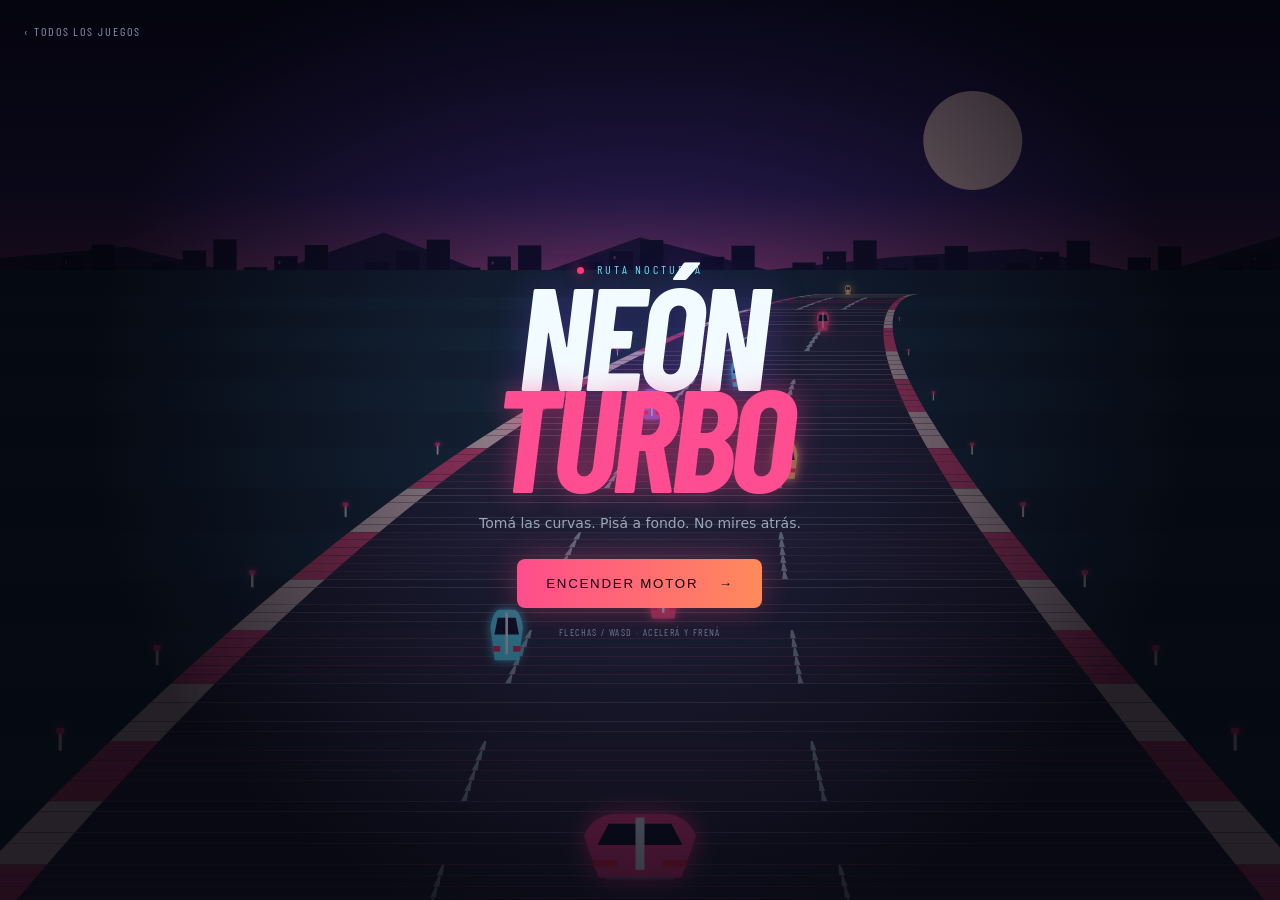
==== turbo/index.html @ 8dff4ca5 "autos" ====
<!doctype html>
<html lang="es">
  <head>
    <meta charset="UTF-8" />
    <meta name="viewport" content="width=device-width, initial-scale=1, viewport-fit=cover, user-scalable=no" />
    <meta name="theme-color" content="#090719" />
    <title>Neón Turbo</title>
    <link rel="manifest" href="../manifest.webmanifest" />
    <link rel="icon" href="../icon.svg" type="image/svg+xml" />
    <link rel="stylesheet" href="./turbo.css" />
  </head>
  <body>
    <main id="app">
      <canvas id="game" aria-label="Juego de carreras Neón Turbo"></canvas>
      <header class="hud" id="hud">
        <a href="../index.html" class="round" aria-label="Volver al arcade">‹</a>
        <div class="stat"><small>VELOCIDAD</small><strong><span id="speed">0</span></strong><b>KM/H</b></div>
        <div class="stat distance"><small>DISTANCIA</small><strong><span id="distance">0.0</span></strong><b>KM</b></div>
        <button class="round pause" id="pause" aria-label="Pausar">Ⅱ</button>
      </header>

      <section class="screen visible" id="menu">
        <a href="../index.html" class="back">‹ TODOS LOS JUEGOS</a>
        <div class="kicker"><i></i> RUTA NOCTURNA</div>
        <h1>NEÓN<br /><em>TURBO</em></h1>
        <p>Tomá las curvas. Pisá a fondo. No mires atrás.</p>
        <button class="main" id="start">ENCENDER MOTOR <span>→</span></button>
        <small class="hint">FLECHAS / WASD · ACELERÁ Y FRENÁ</small>
      </section>

      <section class="screen result" id="message">
        <div class="kicker"><i></i> <span id="resultKicker">FIN DEL VIAJE</span></div>
        <h2 id="resultTitle">Fuera de pista</h2>
        <p id="resultText"></p>
        <button class="main" id="retry">VOLVER A CORRER</button>
        <button class="plain" id="resume">CONTINUAR</button>
        <a class="plain link" href="../index.html">VOLVER AL ARCADE</a>
      </section>

      <div class="touch" id="touch">
        <div class="steering">
          <button data-control="left" aria-label="Doblar a la izquierda">‹</button>
          <button data-control="right" aria-label="Doblar a la derecha">›</button>
        </div>
        <div class="pedals">
          <button class="brake" data-control="brake"><span>FRENO</span></button>
          <button class="gas" data-control="gas"><span>ACELERAR</span></button>
        </div>
      </div>
    </main>
    <script src="./turbo.js"></script>
  </body>
</html>
---- turbo/turbo.css ----
@import url('https://fonts.googleapis.com/css2?family=Barlow+Condensed:ital,wght@0,700;0,900;1,900&display=swap');
:root { color-scheme:dark; font-family:"Barlow Condensed",Impact,sans-serif; }
* { box-sizing:border-box; -webkit-tap-highlight-color:transparent; }
html,body,#app { width:100%; height:100%; margin:0; overflow:hidden; background:#080619; }
body { color:#f2fbff; user-select:none; touch-action:none; }
#app { position:relative; }
canvas { display:block; width:100%; height:100%; }
.hud { position:absolute; z-index:5; inset:max(13px,env(safe-area-inset-top)) max(16px,env(safe-area-inset-right)) auto max(16px,env(safe-area-inset-left)); display:none; justify-content:center; gap:clamp(20px,8vw,100px); pointer-events:none; filter:drop-shadow(0 3px 8px #000); }
.hud.playing { display:flex; }
.round { position:absolute; top:0; display:grid; place-items:center; width:43px; height:43px; border:1px solid #60eaff66; border-radius:50%; color:#e9fdff; background:#080b1aaa; font:28px/1 inherit; text-decoration:none; pointer-events:auto; }
.hud>a { left:0; }.hud>.pause { right:0; }
.stat { min-width:82px; text-align:center; line-height:.8; }
.stat small { display:block; color:#75eafa; font-size:10px; letter-spacing:.18em; }
.stat strong { display:inline-block; min-width:53px; font-size:32px; font-style:italic; }
.stat b { color:#80949f; font-size:10px; letter-spacing:.1em; }
.screen { position:absolute; z-index:7; inset:0; display:none; place-content:center; justify-items:center; padding:25px; text-align:center; background:radial-gradient(circle at 50% 45%,#28205a55,#04040ddd 68%); }
.screen.visible { display:grid; }
.back { position:absolute; top:max(24px,env(safe-area-inset-top)); left:max(24px,env(safe-area-inset-left)); color:#8497ac; font-size:12px; letter-spacing:.16em; text-decoration:none; }
.kicker { color:#63eaff; font-size:12px; letter-spacing:.26em; }
.kicker i { display:inline-block; width:7px; height:7px; margin-right:8px; border-radius:50%; background:#ff3c72; box-shadow:0 0 14px #ff3c72; }
h1 { margin:7px 0 12px; font-size:clamp(70px,17vw,145px); font-style:italic; line-height:.7; letter-spacing:-.05em; text-shadow:0 0 36px #804dff44; }
h1 em { color:#ff4d91; font-style:inherit; text-shadow:0 0 28px #ff3d8177; }
.screen>p { margin:17px 0 28px; color:#99a6b8; font:14px system-ui,sans-serif; }
.main { min-width:245px; padding:17px 24px; border:0; border-radius:8px; color:#130817; background:linear-gradient(90deg,#ff4d8d,#ff8a5b); box-shadow:0 0 30px #ff477655; font:900 18px inherit; letter-spacing:.13em; cursor:pointer; }
.main span { margin-left:15px; }
.hint { margin-top:18px; color:#68748a; font-size:10px; letter-spacing:.14em; }
.result h2 { margin:7px 0 0; font-size:clamp(50px,12vw,86px); font-style:italic; }
.plain { margin-top:17px; border:0; color:#a8b3c4; background:none; font:700 13px inherit; letter-spacing:.13em; cursor:pointer; }
.link { text-decoration:none; }
#resume { display:none; }
.touch { position:absolute; z-index:5; inset:auto max(17px,env(safe-area-inset-right)) max(17px,env(safe-area-inset-bottom)) max(17px,env(safe-area-inset-left)); display:none; justify-content:space-between; align-items:end; pointer-events:none; }
.touch.playing { display:flex; }
.steering,.pedals { display:flex; gap:10px; align-items:end; }
.touch button { pointer-events:auto; width:66px; height:58px; border:1px solid #7befff55; border-radius:15px; color:#d9fbff; background:#090b1a99; font:38px/1 inherit; backdrop-filter:blur(5px); }
.pedals button { width:69px; height:76px; border-radius:13px 13px 22px 22px; font-size:10px; letter-spacing:.08em; }
.pedals .gas { height:92px; border-color:#ff5f8f88; background:#54162c99; }
.pedals .brake { border-color:#ffd76b66; }
.touch button.active { transform:scale(.96); filter:brightness(1.6); }
@media(pointer:fine) { .touch { display:none!important; } }
@media(max-height:560px) { h1{font-size:64px}.screen>p{margin:10px 0 17px}.hint{margin-top:10px}.touch button{height:50px}.pedals .gas{height:65px} }
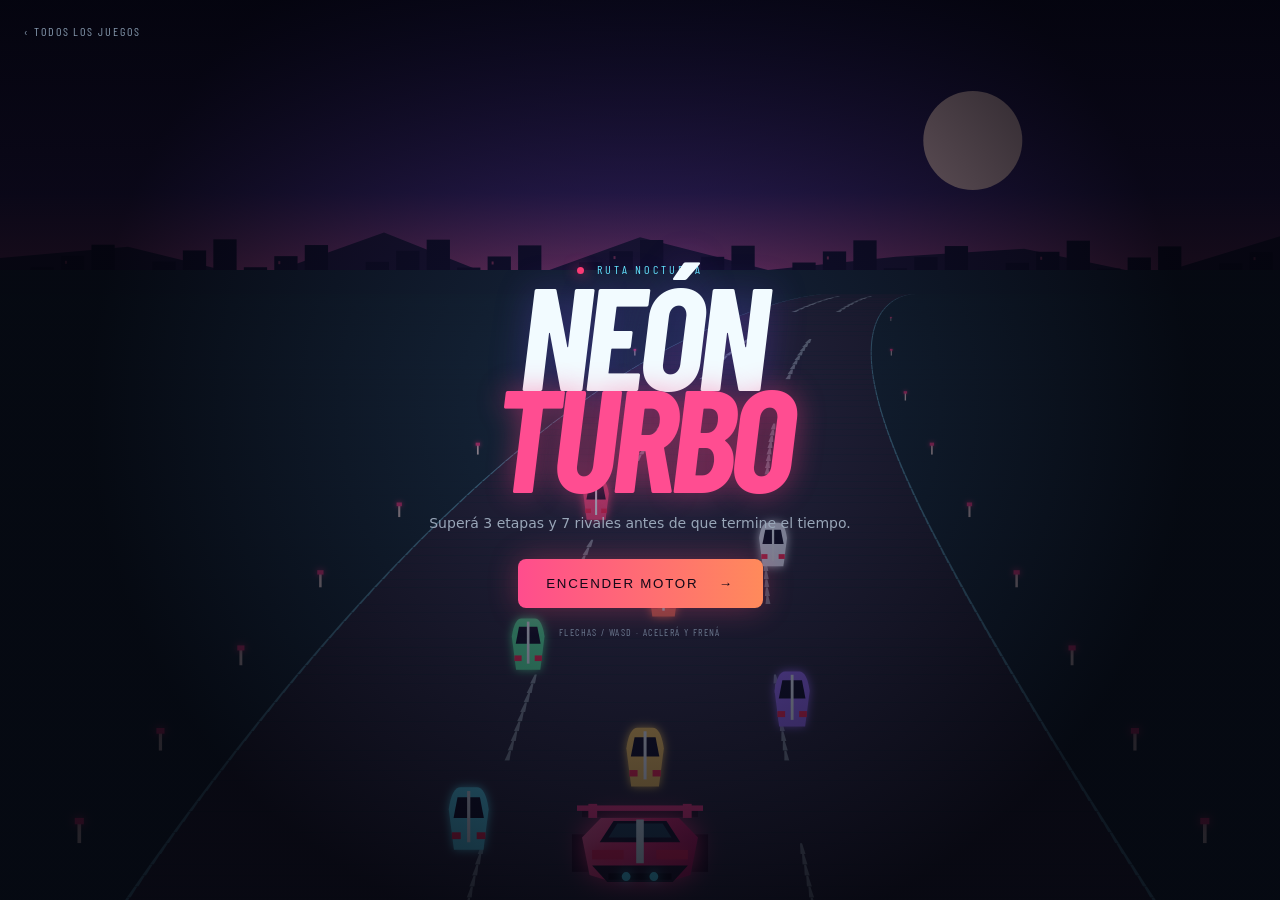
==== commit 17c58788: "autos 2" ====
--- a/turbo/index.html
+++ b/turbo/index.html
@@ -15,15 +15,26 @@
       <header class="hud" id="hud">
         <a href="../index.html" class="round" aria-label="Volver al arcade">‹</a>
         <div class="stat"><small>VELOCIDAD</small><strong><span id="speed">0</span></strong><b>KM/H</b></div>
-        <div class="stat distance"><small>DISTANCIA</small><strong><span id="distance">0.0</span></strong><b>KM</b></div>
+        <div class="stat"><small>POSICIÓN</small><strong><span id="place">8</span><sup>/8</sup></strong></div>
+        <div class="stat distance"><small>ETAPA <span id="stage">1</span>/3</small><strong><span id="distance">0.0</span></strong><b>KM</b></div>
+        <div class="stat timer"><small>TIEMPO</small><strong><span id="timer">45</span></strong><b>SEG</b></div>
+        <button class="round sound" id="sound" aria-label="Desactivar sonido">♪</button>
         <button class="round pause" id="pause" aria-label="Pausar">Ⅱ</button>
       </header>
+      <div class="race-progress" id="raceProgress">
+        <div class="progress-label"><span>ETAPA <b id="progressStage">1</b></span><strong id="remaining">FALTAN 6.0 KM</strong></div>
+        <div class="progress-track"><i id="progressFill"></i><b style="left:33.33%"></b><b style="left:66.66%"></b><b class="finish" style="left:100%"></b></div>
+      </div>
+
+      <div class="start-lights" id="startLights" aria-live="assertive">
+        <div><i></i><i></i><i></i></div><strong id="lightText">PREPARATE</strong>
+      </div>
 
       <section class="screen visible" id="menu">
         <a href="../index.html" class="back">‹ TODOS LOS JUEGOS</a>
         <div class="kicker"><i></i> RUTA NOCTURNA</div>
         <h1>NEÓN<br /><em>TURBO</em></h1>
-        <p>Tomá las curvas. Pisá a fondo. No mires atrás.</p>
+        <p>Superá 3 etapas y 7 rivales antes de que termine el tiempo.</p>
         <button class="main" id="start">ENCENDER MOTOR <span>→</span></button>
         <small class="hint">FLECHAS / WASD · ACELERÁ Y FRENÁ</small>
       </section>
--- a/turbo/turbo.css
+++ b/turbo/turbo.css
@@ -5,14 +5,29 @@
 body { color:#f2fbff; user-select:none; touch-action:none; }
 #app { position:relative; }
 canvas { display:block; width:100%; height:100%; }
-.hud { position:absolute; z-index:5; inset:max(13px,env(safe-area-inset-top)) max(16px,env(safe-area-inset-right)) auto max(16px,env(safe-area-inset-left)); display:none; justify-content:center; gap:clamp(20px,8vw,100px); pointer-events:none; filter:drop-shadow(0 3px 8px #000); }
+.hud { position:absolute; z-index:5; inset:max(13px,env(safe-area-inset-top)) max(16px,env(safe-area-inset-right)) auto max(16px,env(safe-area-inset-left)); display:none; justify-content:center; gap:clamp(12px,4vw,55px); pointer-events:none; filter:drop-shadow(0 3px 8px #000); }
 .hud.playing { display:flex; }
 .round { position:absolute; top:0; display:grid; place-items:center; width:43px; height:43px; border:1px solid #60eaff66; border-radius:50%; color:#e9fdff; background:#080b1aaa; font:28px/1 inherit; text-decoration:none; pointer-events:auto; }
-.hud>a { left:0; }.hud>.pause { right:0; }
+.hud>a { left:0; }.hud>.pause { right:0; }.hud>.sound { right:52px; font-size:20px; }
 .stat { min-width:82px; text-align:center; line-height:.8; }
 .stat small { display:block; color:#75eafa; font-size:10px; letter-spacing:.18em; }
 .stat strong { display:inline-block; min-width:53px; font-size:32px; font-style:italic; }
+.stat sup { color:#8997aa; font-size:13px; }
 .stat b { color:#80949f; font-size:10px; letter-spacing:.1em; }
+.race-progress { position:absolute; z-index:5; top:max(82px,calc(env(safe-area-inset-top) + 69px)); left:50%; display:none; width:min(390px,62vw); transform:translateX(-50%); filter:drop-shadow(0 2px 5px #000); }
+.race-progress.playing { display:block; }
+.progress-label { display:flex; justify-content:space-between; margin-bottom:5px; color:#a6b7c7; font-size:9px; letter-spacing:.14em; }
+.progress-label strong { color:#fff; }
+.progress-track { position:relative; height:6px; border:1px solid #8cefff55; border-radius:8px; background:#090b17bb; }
+.progress-track i { display:block; width:0; height:100%; border-radius:8px; background:linear-gradient(90deg,#54eaff,#ff4c8a); box-shadow:0 0 9px #65eaff; }
+.progress-track b { position:absolute; top:50%; width:10px; height:10px; transform:translate(-50%,-50%); border:2px solid #ffda70; border-radius:50%; background:#151526; }
+.progress-track b.finish { border-radius:1px; border-color:#fff; }
+.start-lights { position:absolute; z-index:9; top:30%; left:50%; display:none; justify-items:center; transform:translate(-50%,-50%); }
+.start-lights.visible { display:grid; }
+.start-lights>div { display:flex; gap:12px; padding:12px 16px; border:3px solid #687080; border-radius:15px; background:#080a11; box-shadow:0 8px 30px #000; }
+.start-lights i { width:42px; height:42px; border-radius:50%; background:#241b24; box-shadow:inset 0 0 9px #000; }
+.start-lights i.on.red { background:#ff315b; box-shadow:0 0 25px #ff315b; }.start-lights i.on.amber { background:#ffd348; box-shadow:0 0 25px #ffd348; }.start-lights i.on.green { background:#42f59b; box-shadow:0 0 28px #42f59b; }
+.start-lights strong { margin-top:12px; color:#fff; font-size:27px; font-style:italic; letter-spacing:.15em; text-shadow:0 2px 10px #000; }
 .screen { position:absolute; z-index:7; inset:0; display:none; place-content:center; justify-items:center; padding:25px; text-align:center; background:radial-gradient(circle at 50% 45%,#28205a55,#04040ddd 68%); }
 .screen.visible { display:grid; }
 .back { position:absolute; top:max(24px,env(safe-area-inset-top)); left:max(24px,env(safe-area-inset-left)); color:#8497ac; font-size:12px; letter-spacing:.16em; text-decoration:none; }
@@ -38,3 +53,4 @@
 .touch button.active { transform:scale(.96); filter:brightness(1.6); }
 @media(pointer:fine) { .touch { display:none!important; } }
 @media(max-height:560px) { h1{font-size:64px}.screen>p{margin:10px 0 17px}.hint{margin-top:10px}.touch button{height:50px}.pedals .gas{height:65px} }
+@media(max-width:720px) { .hud { gap:8px; padding-inline:40px; }.stat { min-width:57px; }.stat strong{font-size:25px;min-width:38px}.stat small{font-size:8px}.stat b{font-size:8px}.hud>.sound{display:none}.race-progress{top:max(70px,calc(env(safe-area-inset-top) + 59px));width:58vw}.start-lights i{width:34px;height:34px} }
